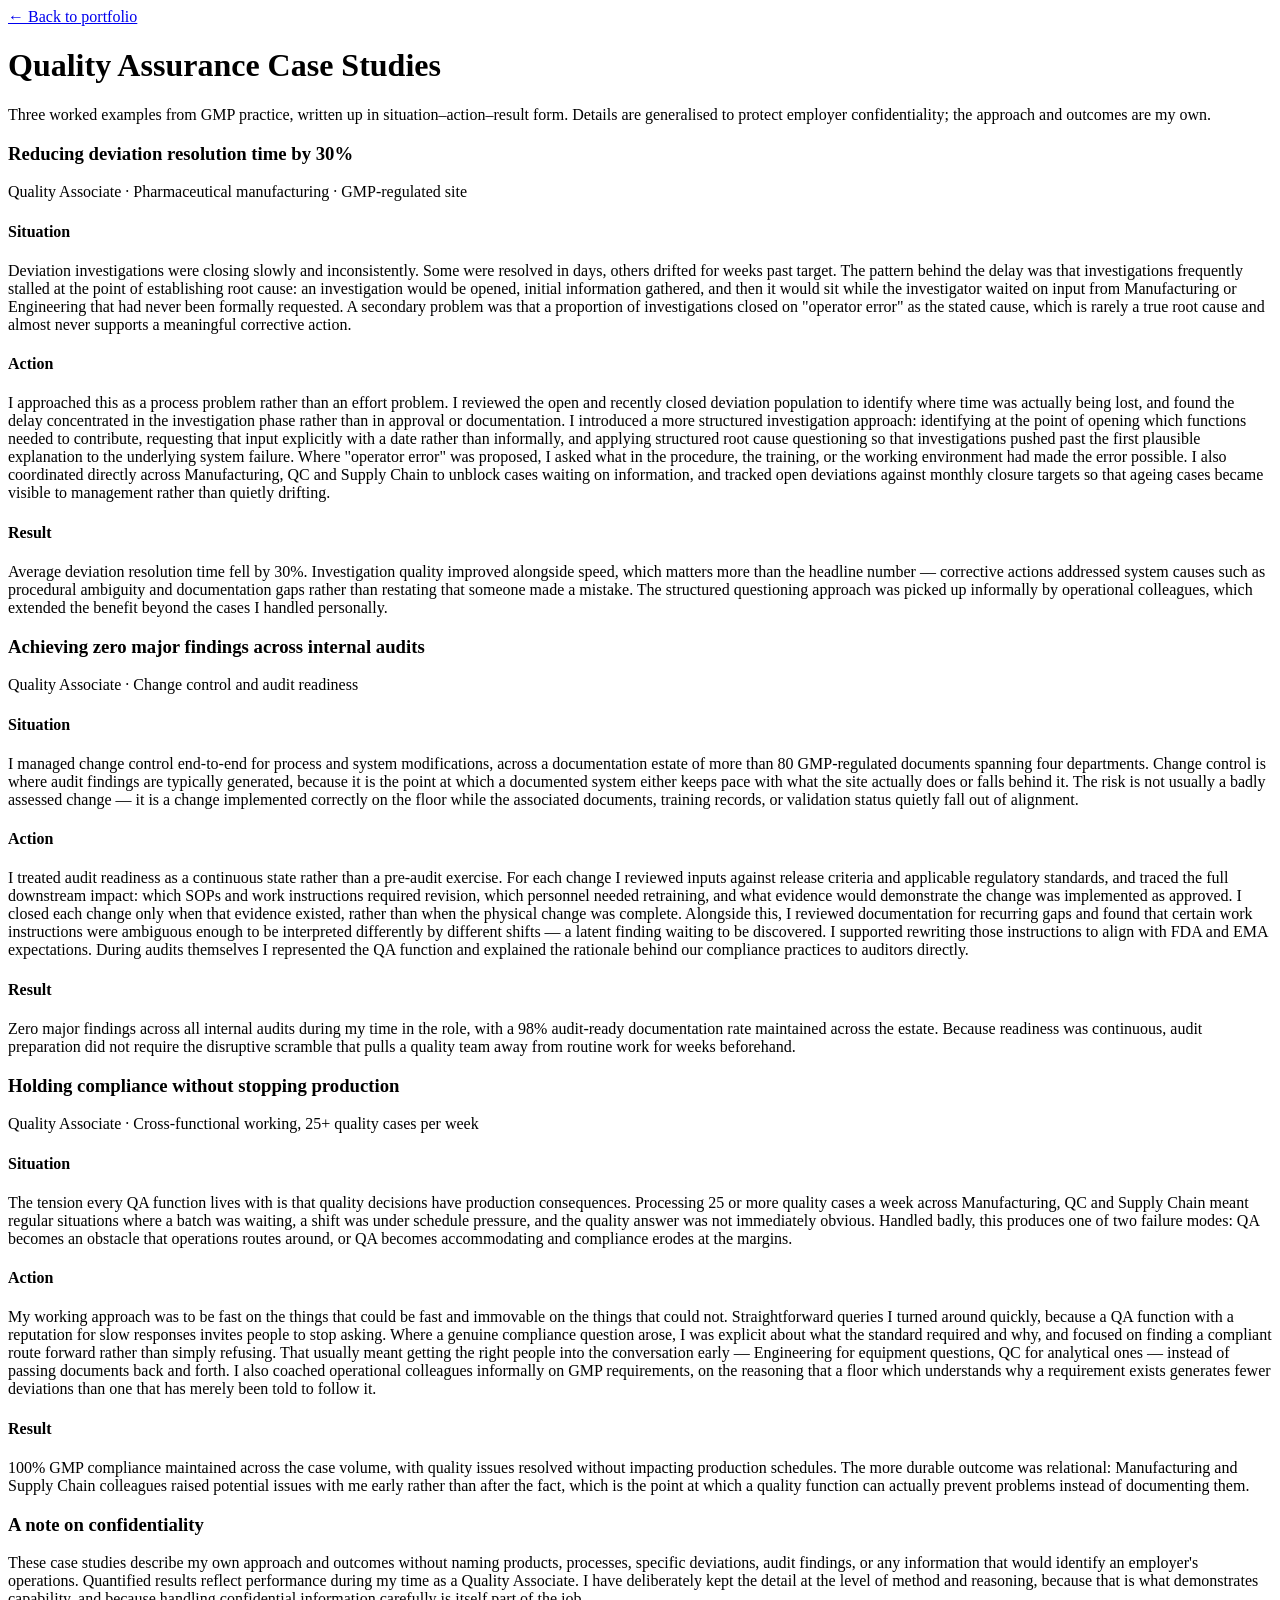
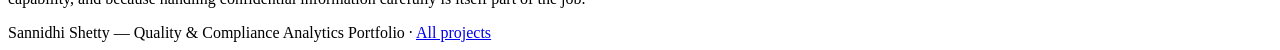
==== case-studies.html @ f47edebf "Add portfolio pages" ====
<!DOCTYPE html>
<html lang="en">
<head>
<meta charset="utf-8">
<meta name="viewport" content="width=device-width,initial-scale=1">
<title>Quality Assurance Case Studies — Sannidhi Shetty</title>
<link rel="stylesheet" href="assets/styles.css">
</head>
<body>

<header class="page">
  <div class="wrap">
    <a href="index.html" class="back">&larr; Back to portfolio</a>
    <h1>Quality Assurance Case Studies</h1>
    <p>Three worked examples from GMP practice, written up in situation–action–result form. Details are generalised to protect employer confidentiality; the approach and outcomes are my own.</p>
  </div>
</header>

<section class="wrap">

  <div class="case">
    <h3>Reducing deviation resolution time by 30%</h3>
    <p class="role">Quality Associate · Pharmaceutical manufacturing · GMP-regulated site</p>

    <h4>Situation</h4>
    <p>Deviation investigations were closing slowly and inconsistently. Some were resolved in days, others drifted for weeks past target. The pattern behind the delay was that investigations frequently stalled at the point of establishing root cause: an investigation would be opened, initial information gathered, and then it would sit while the investigator waited on input from Manufacturing or Engineering that had never been formally requested. A secondary problem was that a proportion of investigations closed on "operator error" as the stated cause, which is rarely a true root cause and almost never supports a meaningful corrective action.</p>

    <h4>Action</h4>
    <p>I approached this as a process problem rather than an effort problem. I reviewed the open and recently closed deviation population to identify where time was actually being lost, and found the delay concentrated in the investigation phase rather than in approval or documentation. I introduced a more structured investigation approach: identifying at the point of opening which functions needed to contribute, requesting that input explicitly with a date rather than informally, and applying structured root cause questioning so that investigations pushed past the first plausible explanation to the underlying system failure. Where "operator error" was proposed, I asked what in the procedure, the training, or the working environment had made the error possible. I also coordinated directly across Manufacturing, QC and Supply Chain to unblock cases waiting on information, and tracked open deviations against monthly closure targets so that ageing cases became visible to management rather than quietly drifting.</p>

    <h4>Result</h4>
    <div class="result">
      <p>Average deviation resolution time fell by 30%. Investigation quality improved alongside speed, which matters more than the headline number — corrective actions addressed system causes such as procedural ambiguity and documentation gaps rather than restating that someone made a mistake. The structured questioning approach was picked up informally by operational colleagues, which extended the benefit beyond the cases I handled personally.</p>
    </div>
  </div>

  <div class="case">
    <h3>Achieving zero major findings across internal audits</h3>
    <p class="role">Quality Associate · Change control and audit readiness</p>

    <h4>Situation</h4>
    <p>I managed change control end-to-end for process and system modifications, across a documentation estate of more than 80 GMP-regulated documents spanning four departments. Change control is where audit findings are typically generated, because it is the point at which a documented system either keeps pace with what the site actually does or falls behind it. The risk is not usually a badly assessed change — it is a change implemented correctly on the floor while the associated documents, training records, or validation status quietly fall out of alignment.</p>

    <h4>Action</h4>
    <p>I treated audit readiness as a continuous state rather than a pre-audit exercise. For each change I reviewed inputs against release criteria and applicable regulatory standards, and traced the full downstream impact: which SOPs and work instructions required revision, which personnel needed retraining, and what evidence would demonstrate the change was implemented as approved. I closed each change only when that evidence existed, rather than when the physical change was complete. Alongside this, I reviewed documentation for recurring gaps and found that certain work instructions were ambiguous enough to be interpreted differently by different shifts — a latent finding waiting to be discovered. I supported rewriting those instructions to align with FDA and EMA expectations. During audits themselves I represented the QA function and explained the rationale behind our compliance practices to auditors directly.</p>

    <h4>Result</h4>
    <div class="result">
      <p>Zero major findings across all internal audits during my time in the role, with a 98% audit-ready documentation rate maintained across the estate. Because readiness was continuous, audit preparation did not require the disruptive scramble that pulls a quality team away from routine work for weeks beforehand.</p>
    </div>
  </div>

  <div class="case">
    <h3>Holding compliance without stopping production</h3>
    <p class="role">Quality Associate · Cross-functional working, 25+ quality cases per week</p>

    <h4>Situation</h4>
    <p>The tension every QA function lives with is that quality decisions have production consequences. Processing 25 or more quality cases a week across Manufacturing, QC and Supply Chain meant regular situations where a batch was waiting, a shift was under schedule pressure, and the quality answer was not immediately obvious. Handled badly, this produces one of two failure modes: QA becomes an obstacle that operations routes around, or QA becomes accommodating and compliance erodes at the margins.</p>

    <h4>Action</h4>
    <p>My working approach was to be fast on the things that could be fast and immovable on the things that could not. Straightforward queries I turned around quickly, because a QA function with a reputation for slow responses invites people to stop asking. Where a genuine compliance question arose, I was explicit about what the standard required and why, and focused on finding a compliant route forward rather than simply refusing. That usually meant getting the right people into the conversation early — Engineering for equipment questions, QC for analytical ones — instead of passing documents back and forth. I also coached operational colleagues informally on GMP requirements, on the reasoning that a floor which understands why a requirement exists generates fewer deviations than one that has merely been told to follow it.</p>

    <h4>Result</h4>
    <div class="result">
      <p>100% GMP compliance maintained across the case volume, with quality issues resolved without impacting production schedules. The more durable outcome was relational: Manufacturing and Supply Chain colleagues raised potential issues with me early rather than after the fact, which is the point at which a quality function can actually prevent problems instead of documenting them.</p>
    </div>
  </div>

  <div class="method">
    <h3>A note on confidentiality</h3>
    <p>These case studies describe my own approach and outcomes without naming products, processes, specific deviations, audit findings, or any information that would identify an employer's operations. Quantified results reflect performance during my time as a Quality Associate. I have deliberately kept the detail at the level of method and reasoning, because that is what demonstrates capability, and because handling confidential information carefully is itself part of the job.</p>
  </div>

</section>

<footer><div class="wrap">Sannidhi Shetty — Quality &amp; Compliance Analytics Portfolio · <a href="index.html">All projects</a></div></footer>
</body>
</html>
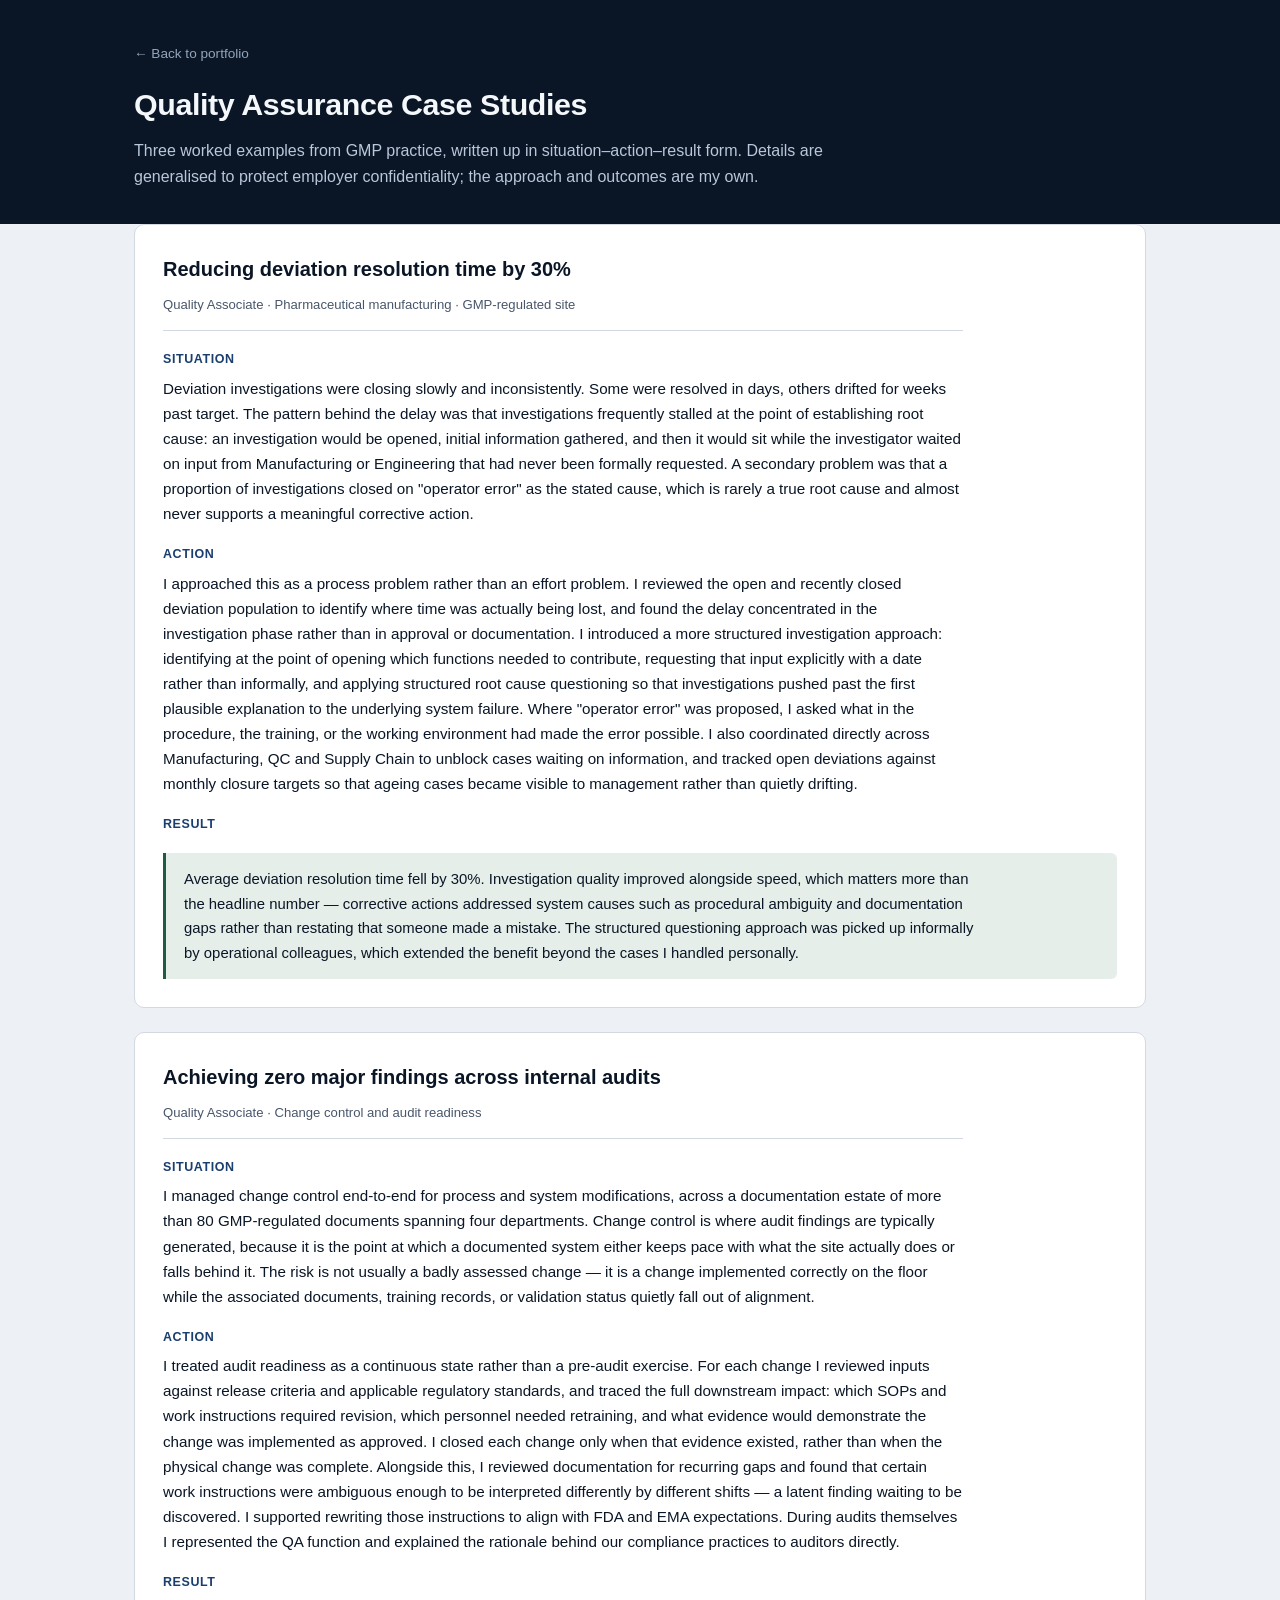
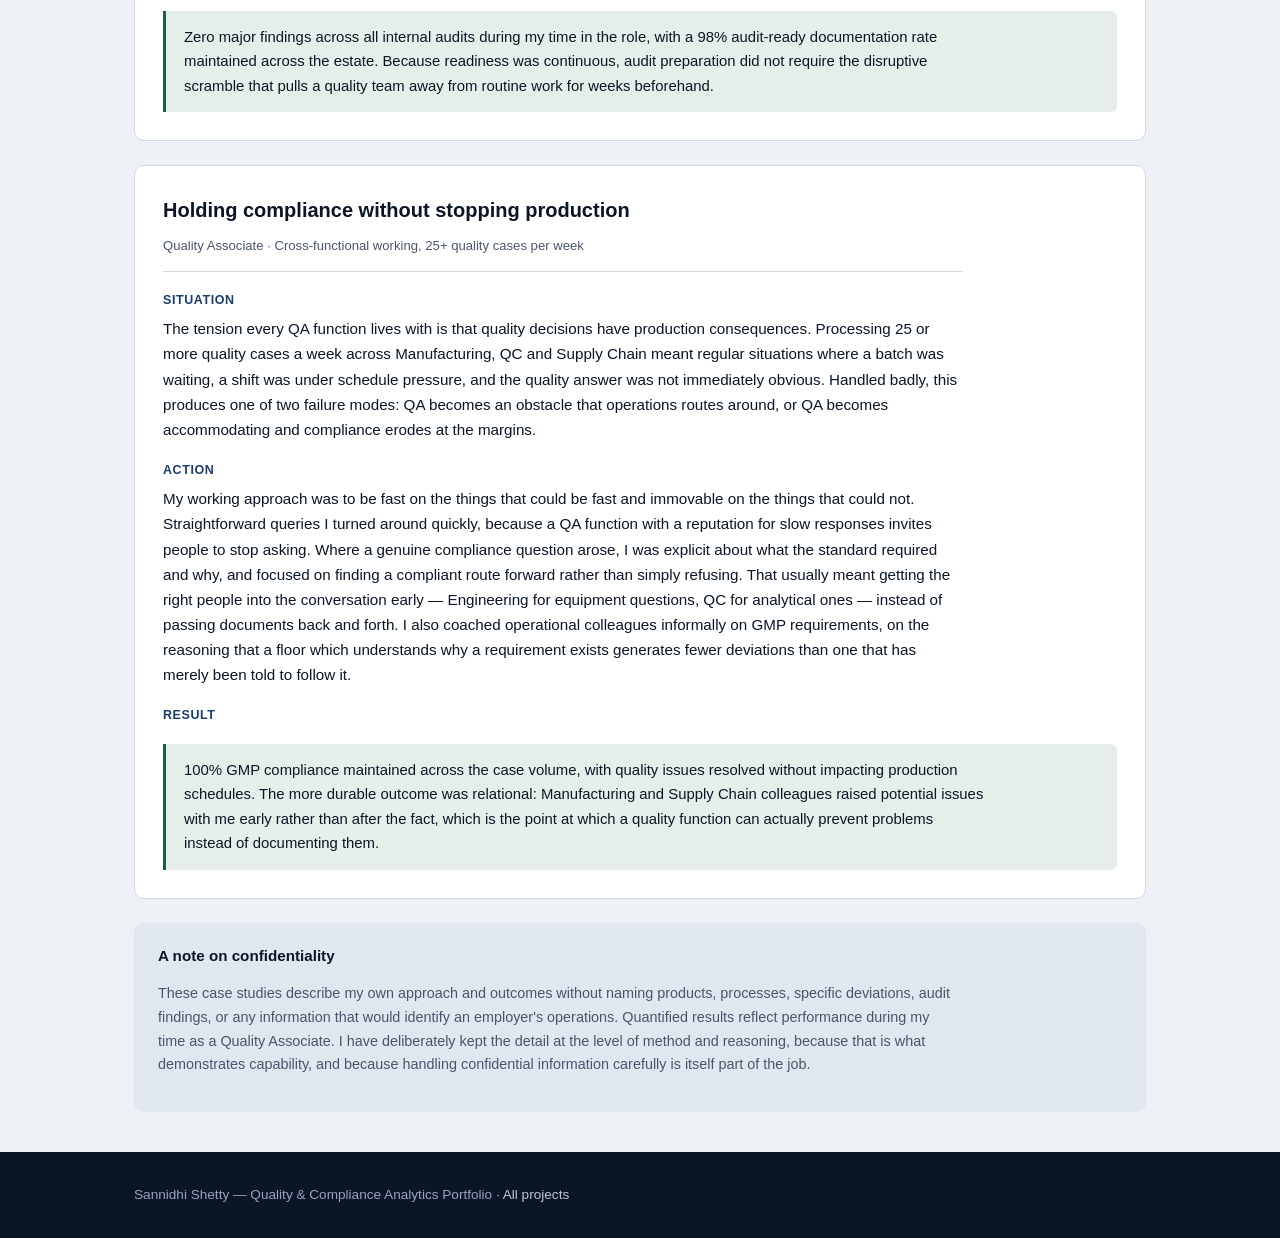
==== commit d5380c57: "Add Open Graph metadata and link preview image" ====
--- a/case-studies.html
+++ b/case-studies.html
@@ -4,6 +4,21 @@
 <meta charset="utf-8">
 <meta name="viewport" content="width=device-width,initial-scale=1">
 <title>Quality Assurance Case Studies — Sannidhi Shetty</title>
+<meta name="description" content="Three worked examples from GMP practice: deviation resolution, change control and audit readiness, and cross-functional quality decisions.">
+<link rel="canonical" href="https://sannidhi-analytics.github.io/portfolio/case-studies.html">
+<meta property="og:type" content="website">
+<meta property="og:site_name" content="Sannidhi Shetty — Quality &amp; Compliance Analytics Portfolio">
+<meta property="og:title" content="Quality Assurance Case Studies">
+<meta property="og:description" content="Three worked examples from GMP practice: deviation resolution, change control and audit readiness, and cross-functional quality decisions.">
+<meta property="og:url" content="https://sannidhi-analytics.github.io/portfolio/case-studies.html">
+<meta property="og:image" content="https://sannidhi-analytics.github.io/portfolio/assets/preview.png">
+<meta property="og:image:width" content="1200">
+<meta property="og:image:height" content="630">
+<meta property="og:image:alt" content="Portfolio summary: 240 deviations analysed, 17,816 FDA recall records, £353.6m FCA fines examined">
+<meta name="twitter:card" content="summary_large_image">
+<meta name="twitter:title" content="Quality Assurance Case Studies">
+<meta name="twitter:description" content="Three worked examples from GMP practice: deviation resolution, change control and audit readiness, and cross-functional quality decisions.">
+<meta name="twitter:image" content="https://sannidhi-analytics.github.io/portfolio/assets/preview.png">
 <link rel="stylesheet" href="assets/styles.css">
 </head>
 <body>
--- a/assets/styles.css
+++ b/assets/styles.css
@@ -0,0 +1,112 @@
+:root{
+  /* Executive Navy & Bronze — all text pairings clear WCAG AAA */
+  --navy:#0A1626; --navy-light:#1A3E6E; --accent:#1A3E6E; --accent-2:#7A4E24;
+  --ink:#0A1626; --muted:#48566B; --line:#D2D9E2; --bg:#EDF0F4; --card:#FFFFFF;
+  --tint:#E1E7EE; --ok:#1F5C43; --warn:#7A4E24; --crit:#93331F;
+}
+*{box-sizing:border-box}
+body{margin:0;font-family:-apple-system,BlinkMacSystemFont,"Segoe UI",Inter,Helvetica,Arial,sans-serif;
+  color:var(--ink);background:var(--bg);line-height:1.65;-webkit-font-smoothing:antialiased}
+.wrap{max-width:1060px;margin:0 auto;padding:0 24px}
+a{color:var(--accent);text-decoration:none}
+a:hover{text-decoration:underline}
+
+/* header */
+header.site{background:var(--navy);color:#F5F8FB;padding:56px 0 48px}
+header.site h1{margin:0 0 6px;font-size:2.4rem;letter-spacing:-.5px;font-weight:700}
+header.site .tag{color:#B9C7DA;font-size:1.05rem;margin:0 0 18px}
+header.site .meta{color:#93A4BC;font-size:.9rem}
+header.site .meta a{color:#B9C7DA}
+nav.top{background:var(--navy-light);padding:0}
+nav.top .wrap{display:flex;gap:26px;flex-wrap:wrap;padding-top:12px;padding-bottom:12px}
+nav.top a{color:#D6E0EC;font-size:.9rem;font-weight:500}
+
+/* page header (project pages) */
+header.page{background:var(--navy);color:#F5F8FB;padding:40px 0 34px}
+header.page .back{color:#93A4BC;font-size:.85rem;display:inline-block;margin-bottom:14px}
+header.page h1{margin:0 0 8px;font-size:1.9rem;letter-spacing:-.4px}
+header.page p{margin:0;color:#B9C7DA;max-width:760px}
+
+section{padding:44px 0}
+h2{font-size:1.4rem;margin:0 0 4px;letter-spacing:-.2px}
+h3{font-size:1.05rem;margin:26px 0 8px}
+.lede{color:var(--muted);margin:0 0 26px;max-width:760px}
+p{max-width:800px}
+
+/* cards */
+.grid{display:grid;grid-template-columns:repeat(auto-fit,minmax(290px,1fr));gap:20px}
+.card{background:var(--card);border:1px solid var(--line);border-radius:10px;padding:22px}
+.card h3{margin:0 0 8px;font-size:1.1rem}
+.card p{font-size:.93rem;color:var(--muted);margin:0 0 14px}
+.card .tags{display:flex;gap:6px;flex-wrap:wrap;margin-bottom:14px}
+.tag-pill{background:var(--tint);color:var(--navy-light);font-size:.72rem;padding:3px 9px;border-radius:20px;font-weight:600}
+.card a.go{font-weight:600;font-size:.9rem}
+
+/* KPI tiles */
+.kpis{display:grid;grid-template-columns:repeat(auto-fit,minmax(180px,1fr));gap:16px;margin:0 0 32px}
+.kpi{background:var(--card);border:1px solid var(--line);border-radius:10px;padding:18px}
+.kpi .v{font-size:1.75rem;font-weight:700;color:var(--navy);letter-spacing:-.5px}
+.kpi .l{font-size:.8rem;color:var(--muted);text-transform:uppercase;letter-spacing:.5px;margin-top:2px}
+.kpi .s{font-size:.8rem;color:var(--accent);margin-top:4px}
+
+/* charts */
+.chart-box{background:var(--card);border:1px solid var(--line);border-radius:10px;padding:20px;margin-bottom:20px}
+.chart-box h3{margin:0 0 2px;font-size:1rem}
+.chart-box .sub{font-size:.82rem;color:var(--muted);margin:0 0 14px}
+.chart-2{display:grid;grid-template-columns:1fr 1fr;gap:20px}
+@media(max-width:820px){.chart-2{grid-template-columns:1fr}}
+canvas{max-width:100%}
+
+/* findings */
+.finding{background:var(--card);border-left:3px solid var(--accent);border-radius:0 8px 8px 0;
+  padding:16px 20px;margin-bottom:14px;border-top:1px solid var(--line);
+  border-right:1px solid var(--line);border-bottom:1px solid var(--line)}
+.finding strong{display:block;color:var(--navy);margin-bottom:3px}
+.finding p{margin:0;font-size:.92rem;color:var(--muted)}
+
+/* tables */
+table{width:100%;border-collapse:collapse;font-size:.9rem;background:var(--card)}
+th{text-align:left;background:var(--tint);padding:10px 12px;font-size:.78rem;text-transform:uppercase;
+  letter-spacing:.4px;color:var(--navy-light);border-bottom:1px solid var(--line)}
+td{padding:9px 12px;border-bottom:1px solid var(--line)}
+tr:hover td{background:#F5F8FB}
+.num{text-align:right;font-variant-numeric:tabular-nums}
+.table-wrap{border:1px solid var(--line);border-radius:10px;overflow:hidden;margin-bottom:20px}
+
+/* controls */
+.controls{display:flex;gap:12px;flex-wrap:wrap;align-items:center;margin-bottom:20px}
+select,input[type=search]{padding:8px 12px;border:1px solid var(--line);border-radius:7px;
+  font-size:.9rem;background:var(--card);color:var(--ink);font-family:inherit}
+label.ctl{font-size:.82rem;color:var(--muted);display:flex;flex-direction:column;gap:4px}
+
+/* case study */
+.case{background:var(--card);border:1px solid var(--line);border-radius:10px;padding:28px;margin-bottom:24px}
+.case h3{margin-top:0;font-size:1.25rem;color:var(--navy)}
+.case .role{font-size:.82rem;color:var(--muted);margin:0 0 18px;padding-bottom:14px;border-bottom:1px solid var(--line)}
+.case h4{font-size:.78rem;text-transform:uppercase;letter-spacing:.6px;color:var(--accent);margin:18px 0 6px}
+.case p{margin:0;font-size:.95rem}
+.result{background:#E6EEE9;border-left:3px solid var(--ok);padding:14px 18px;border-radius:0 6px 6px 0;margin-top:18px}
+.result p{font-size:.93rem}
+
+.method{background:var(--tint);border-radius:10px;padding:20px 24px;font-size:.9rem;color:var(--muted)}
+.method h3{margin-top:0;color:var(--navy);font-size:.95rem}
+.method code{background:var(--card);padding:2px 6px;border-radius:4px;font-size:.85rem;color:var(--navy)}
+
+/* source links inside method boxes */
+.sources{display:flex;gap:10px;flex-wrap:wrap;margin-top:16px;padding-top:16px;
+  border-top:1px solid var(--line)}
+.src-btn{display:inline-flex;align-items:center;gap:7px;background:var(--card);
+  border:1px solid var(--line);border-radius:7px;padding:8px 13px;font-size:.85rem;
+  font-weight:600;color:var(--accent);text-decoration:none;transition:background .12s}
+.src-btn:hover{background:var(--tint);text-decoration:none}
+.src-btn svg{width:14px;height:14px;flex:none}
+.src-note{margin-top:10px;font-size:.82rem;color:var(--muted);font-style:italic}
+
+.badge{display:inline-block;font-size:.72rem;font-weight:600;padding:3px 9px;border-radius:20px}
+.b-real{background:#E4EDE8;color:var(--ok)}
+.b-synth{background:#F2E8DA;color:var(--warn)}
+
+footer{background:var(--navy);color:#93A4BC;padding:32px 0;font-size:.85rem;margin-top:40px}
+footer a{color:#B9C7DA}
+.disclaimer{font-size:.82rem;color:var(--muted);font-style:italic;margin-top:20px;
+  padding:12px 16px;background:#F3EDE3;border-left:3px solid var(--accent-2);border-radius:0 6px 6px 0}
